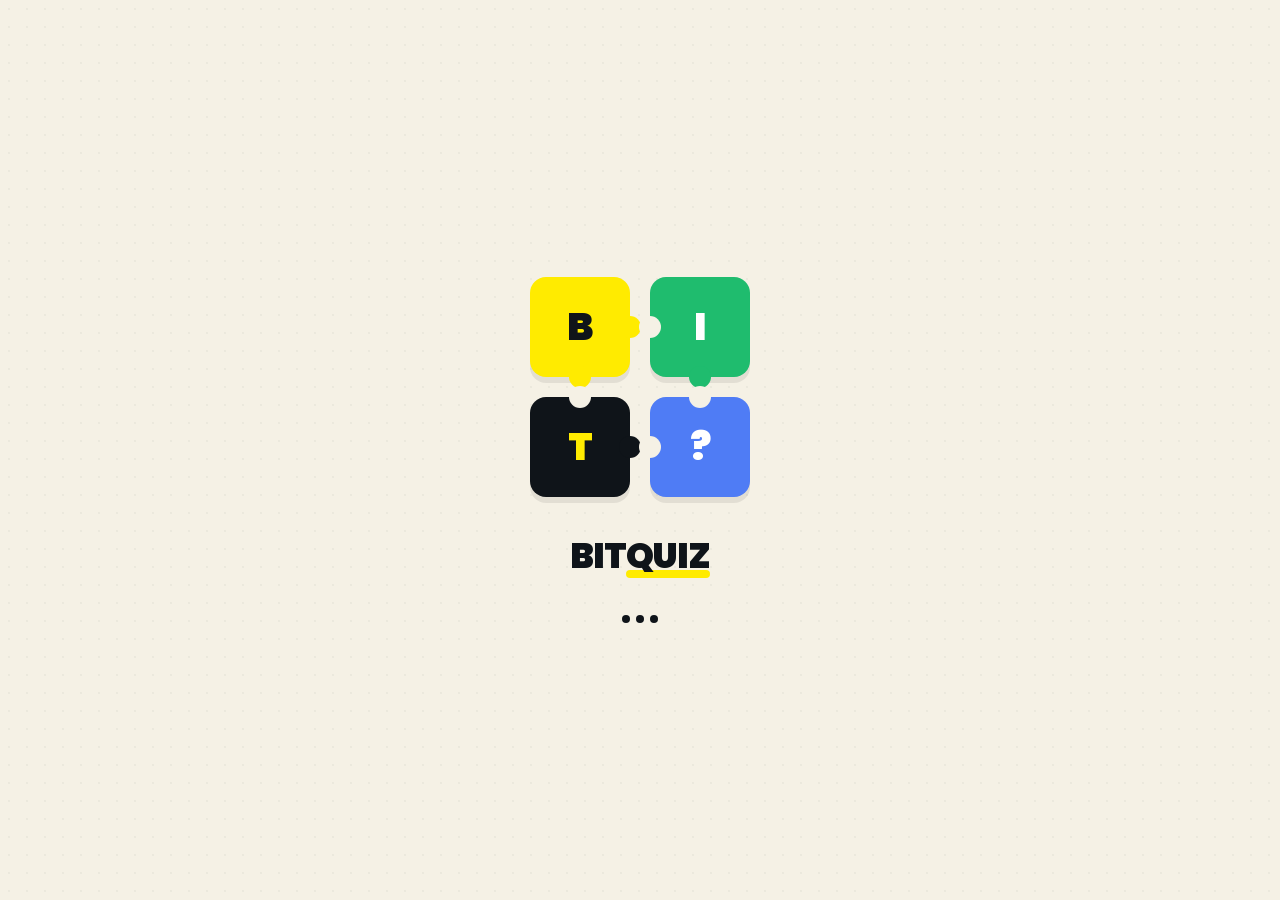
==== index.html @ 2534e38b "BIT-QUIZ" ====
<!DOCTYPE html>
<!-- DOCTYPE html = verplichte declaratie: vertelt de browser dat dit een HTML5-document is -->
<html lang="nl">
<!-- html = het hoofd-element van de pagina | lang="nl" = het attribuut "lang" met waarde "nl" (Nederlands): vertelt browsers en screenreaders de taal -->
<head>
  <!-- head = het <head> element: bevat onzichtbare info over de pagina (geen zichtbare inhoud) -->

  <meta charset="UTF-8" />
  <!-- meta = een metadata-element | charset = het teken-codering attribuut | UTF-8 = ondersteunt alle talen en emoji | / = zelf-sluitend element (geen aparte sluit-tag nodig) -->

  <meta name="viewport" content="width=device-width, initial-scale=1.0" />
  <!-- meta = metadata | name="viewport" = dit is de viewport-instelling | content = de waarde | width=device-width = de breedte van de pagina is gelijk aan de schermbreedtes van het apparaat | , = scheidt meerdere instellingen | initial-scale=1.0 = beginzoomfactor 1 (geen zoom) — zorgt ervoor dat de pagina correct schaalt op mobiel -->

  <title>BITQUIZ — Interactieve Quizzes</title>
  <!-- title = de paginatitel | tekst tussen de tags = de titel die in het browsertabblad en zoekmachines verschijnt -->

  <link rel="stylesheet" href="css/style.css" />
  <!-- link = koppel een extern bestand | rel="stylesheet" = het is een stijlblad | href="css/style.css" = het pad naar het CSS-bestand | / = zelf-sluitend -->

  <link rel="preconnect" href="https://fonts.googleapis.com">
  <!-- preconnect = de browser maakt alvast verbinding met dit domein voordat het nodig is (sneller laden) | href = de URL -->

  <link rel="preconnect" href="https://fonts.gstatic.com" crossorigin>
  <!-- crossorigin = het attribuut dat aangeeft dat dit een cross-origin verzoek is (nodig voor Google Fonts) -->

  <link href="https://fonts.googleapis.com/css2?family=Poppins:wght@300;400;500;600;700;800;900&display=swap" rel="stylesheet">
  <!-- href = de URL van het Google Fonts CSS-bestand | family=Poppins = het lettertype Poppins | : = scheider | wght@ = gewicht-selector | 300;400;500;600;700;800;900 = de gewichten die geladen worden (; = scheidt de gewichten) | & = URL-parameter scheider | display=swap = lettertype-weergave strategie: toon eerst een systeemlettertype en wissel naar Poppins zodra het geladen is -->
</head>
<!-- /head = sluit het head-element -->

<body>
<!-- body = het <body> element: alles wat de gebruiker ziet en waarmee hij interacteert staat hierin -->

  <!-- PRELOADER -->
  <!-- HTML-commentaar begint met een kleiner-dan teken, uitroepteken en twee koppeltekens. Het eindigt met twee koppeltekens en een groter-dan teken. Alles daartussen is onzichtbaar voor de gebruiker. -->
  <div class="preloader" id="preloader">
  <!-- div = een generiek container-element (geen semantische betekenis) | class="preloader" = CSS-klasse voor de stijl | id="preloader" = unieke identifier zodat JavaScript dit element kan vinden -->

    <div class="puzzle-stage">
    <!-- de container voor de vier puzzelstukjes -->

      <div class="piece tl">B</div>
      <!-- div = container | class="piece tl" = twee klassen: 'piece' (basistijl) en 'tl' (positie: top-left) | B = de inhoud (de letter B van BITQUIZ) | /div = sluit het element -->
      <div class="piece tr">I</div>
      <!-- class="piece tr" = top-right | I = de letter I -->
      <div class="piece bl">T</div>
      <!-- class="piece bl" = bottom-left | T = de letter T -->
      <div class="piece br">?</div>
      <!-- class="piece br" = bottom-right | ? = vraagteken (het logo-symbool) -->
    </div>
    <!-- /div = sluit puzzle-stage -->

    <div class="brand">BIT<span class="accent">QUIZ</span></div>
    <!-- div = container | class="brand" = stijlklasse | BIT = letterlijke tekst | span = inline container | class="accent" = gele streep onder de tekst (via CSS ::after) | QUIZ = tekst | /span = sluit span | /div = sluit brand -->

    <div class="loading-dots"><span></span><span></span><span></span></div>
    <!-- div.loading-dots = container voor de stipjes | span = drie lege spans (de drie animerende stipjes) — de stijl en animatie komen uit de CSS -->
  </div>
  <!-- /div = sluit preloader -->

  <!-- HEADER / NAV -->
  <header class="header">
  <!-- header = semantisch element voor de koptekst van de pagina | class="header" = CSS-klasse -->

    <div class="container header-inner">
    <!-- div = container | class="container header-inner" = twee klassen: 'container' (centrering en breedte) en 'header-inner' (flex-layout) -->

      <a href="#" class="logo" data-route="home">
      <!-- a = anker-element (link) | href="#" = de URL (# = geen echte navigatie, wordt voorkomen door JavaScript) | class="logo" = CSS-klasse | data-route="home" = custom data-attribuut (begint altijd met "data-"): JavaScript gebruikt dit om te weten naar welke route dit verwijst -->

        <span class="logo-mark">B</span>
        <!-- span = inline container | class="logo-mark" = het gele blokje met de letter | B = de letter -->
        <span>BIT<span class="accent">QUIZ</span></span>
        <!-- span = container | BIT = tekst | span.accent = de tekst met gele streep | QUIZ = tekst | /span = sluit inner span | /span = sluit outer span -->
      </a>
      <!-- /a = sluit de logo-link -->

      <nav class="nav">
      <!-- nav = semantisch element voor navigatie | class="nav" = CSS-klasse -->

        <a href="#" class="nav-link" data-route="home">Quizzes</a>
        <!-- a = link | href="#" = geen echte URL | class="nav-link" = CSS-klasse | data-route="home" = route-data voor de JavaScript-router | Quizzes = de zichtbare linktekst | /a = sluit -->
        <a href="#" class="nav-link" data-route="create">Maak quiz</a>
        <!-- data-route="create" = navigeer naar het create-scherm -->
        <a href="#" class="nav-link" data-route="leaderboard">Leaderboard</a>
        <!-- data-route="leaderboard" = navigeer naar het leaderboard -->
        <a href="#" class="nav-link" data-route="import">Importeren</a>
        <!-- data-route="import" = navigeer naar het import-scherm -->
      </nav>
      <!-- /nav = sluit navigatie -->

      <button class="menu-toggle" aria-label="Menu" id="menuToggle">☰</button>
      <!-- button = een klikbare knop | class="menu-toggle" = CSS-klasse (standaard verborgen op desktop) | aria-label="Menu" = toegankelijkheidsattribuut: screenreaders lezen dit voor (het hamburger-symbool ☰ heeft anders geen betekenis) | id="menuToggle" = unieke id voor JavaScript | ☰ = het hamburger-symbool (drie horizontale lijnen) -->
    </div>
    <!-- /div = sluit header-inner -->
  </header>
  <!-- /header = sluit header -->

  <!-- MAIN VIEW CONTAINER -->
  <main id="app" class="container main"></main>
  <!-- main = semantisch element voor de hoofdinhoud | id="app" = unieke id: JavaScript vult dit element met het juiste scherm | class="container main" = twee klassen voor opmaak | ></main> = leeg element: de inhoud wordt door JavaScript ingevoegd -->

  <!-- FOOTER -->
  <footer class="footer">
  <!-- footer = semantisch element voor de voettekst -->
    <div class="container">
      <p>BITQUIZ</p>
      <!-- p = paragraaf-element | BITQUIZ = de tekst | /p = sluit -->
    </div>
  </footer>
  <!-- /footer = sluit footer -->

  <!-- TEMPLATES -->
  <!-- <template> = een speciaal HTML-element dat NIET gerenderd wordt door de browser.
       De inhoud is "slapend" en wordt door JavaScript gekloneerd en in de pagina gezet.
       Elke template heeft een id zodat JavaScript het juiste scherm kan vinden. -->

  <!-- HOME / QUIZ OVERVIEW -->
  <template id="tpl-home">
  <!-- template = slapend HTML-blok | id="tpl-home" = de id die renderTemplate('tpl-home') gebruikt -->
    <section class="hero">
    <!-- section = semantisch blok voor een sectie | class="hero" = de hero-sectie stijl -->
      <h1>Welkom bij <span class="accent">BITQUIZ</span></h1>
      <!-- h1 = kopregel niveau 1 (de grootste) | Welkom bij = tekst | span.accent = QUIZ met gele streep eronder | /h1 = sluit -->
      <p class="hero-sub">Speel quizzes, daag jezelf uit, maak je eigen quiz en deel ze met vrienden.</p>
      <!-- p = paragraaf | class="hero-sub" = CSS-klasse voor de ondertitel -->
    </section>
    <section class="quiz-grid" id="quizGrid"></section>
    <!-- section = container | class="quiz-grid" = het CSS grid-layout | id="quizGrid" = JavaScript voegt hier de kaarten in | leeg: JavaScript vult dit -->
  </template>

  <!-- QUIZ PLAY -->
  <template id="tpl-play">
    <section class="quiz-play">

      <div class="quiz-top">
        <div class="quiz-meta">
          <h2 id="playTitle"></h2>
          <!-- h2 = kopregel niveau 2 | id="playTitle" = JavaScript zet hier de quiz-titel in | leeg: wordt door JS gevuld -->
          <p id="playSub"></p>
          <!-- p = paragraaf | id="playSub" = ondertitel (vragen + tijd) | leeg: JS vult dit -->
        </div>
        <div class="timer">⏱ <span id="timerValue">00:00</span></div>
        <!-- div.timer = de timer-weergave | ⏱ = stopwatch emoji | span = inline container | id="timerValue" = JavaScript werkt dit elke seconde bij | 00:00 = beginwaarde -->
      </div>

      <div class="progress-wrap">
        <div class="progress-info">
          <span id="qCount"></span>
          <!-- span = inline element | id="qCount" = JavaScript zet hier "Vraag X van Y" | leeg: JS vult dit -->
          <span id="qPct"></span>
          <!-- id="qPct" = het percentage (bijv. "30%") -->
        </div>
        <div class="progress-bar"><div class="progress-fill" id="progressFill"></div></div>
        <!-- div.progress-bar = de grijze balk | div.progress-fill = de gekleurde vulling | id="progressFill" = JavaScript past style.width aan -->
      </div>

      <div class="question-card">
        <div class="question-image" id="questionImage"></div>
        <!-- div.question-image = container voor de afbeelding/SVG | id="questionImage" = JavaScript plaatst hier de foto of SVG | leeg: JS vult dit -->
        <div class="question-body">
          <h3 id="questionText"></h3>
          <!-- h3 = kopregel niveau 3 | id="questionText" = JavaScript zet hier de vraagtekst -->
          <div class="answers" id="answers"></div>
          <!-- div.answers = container voor de antwoord-knoppen | id="answers" = JavaScript voegt hier de knoppen in -->
        </div>
      </div>

      <div class="quiz-actions">
        <button class="btn btn-ghost" id="quitBtn">Stoppen</button>
        <!-- button = knop | class="btn btn-ghost" = twee klassen: basisstijl + grijze variant | id="quitBtn" = JavaScript koppelt hier een klik-event aan | Stoppen = de knoptekst -->
        <button class="btn btn-primary" id="nextBtn" disabled>Volgende →</button>
        <!-- button = knop | class="btn btn-primary" = groene knop | id="nextBtn" = volgende-knop | disabled = HTML-attribuut: de knop is standaard uitgeschakeld (geen waarde nodig) | Volgende → = knoptekst met pijl -->
      </div>

    </section>
  </template>

  <!-- QUIZ RESULT -->
  <template id="tpl-result">
    <section class="result">
      <div class="result-card">
        <div class="result-emoji" id="resultEmoji">🎉</div>
        <!-- div.result-emoji = de grote emoji | id="resultEmoji" = JavaScript vervangt dit | 🎉 = standaard emoji -->
        <h2 id="resultTitle">Goed gedaan!</h2>
        <!-- id="resultTitle" = JavaScript vervangt de tekst -->
        <p class="result-score">Jouw score: <strong id="resultScore">0/0</strong> (<span id="resultPct">0%</span>)</p>
        <!-- p = paragraaf | strong = vetgedrukt element | id="resultScore" = JavaScript vervangt met bijv. "7/10" | ( = letterlijk haakje | span = inline | id="resultPct" = JS vervangt met bijv. "70%" | ) = letterlijk sluit-haakje -->

        <div class="save-score">
          <label for="playerName">Bewaar je score in het leaderboard</label>
          <!-- label = een formulier-label | for="playerName" = koppelt dit label aan het input-element met id="playerName" (klikken op het label activeert het invoerveld) -->
          <div class="save-row">
            <input id="playerName" type="text" placeholder="Voer je naam in (max 16)" maxlength="16" />
            <!-- input = invoerveld (zelf-sluitend) | id="playerName" = unieke id | type="text" = tekst-invoerveld | placeholder = grijze hinttekst als het veld leeg is | maxlength="16" = maximaal 16 tekens -->
            <button class="btn btn-primary" id="saveScoreBtn">Opslaan</button>
            <!-- button = knop | id="saveScoreBtn" = JavaScript koppelt hier opslaan-logica aan -->
          </div>
          <p class="save-status" id="saveStatus"></p>
          <!-- p.save-status = statustekst (succes of fout) | id="saveStatus" = JS vult dit | leeg: JS vult dit -->
        </div>

        <div class="result-actions">
          <button class="btn btn-ghost" id="retryBtn">Opnieuw spelen</button>
          <button class="btn btn-yellow" id="homeBtn">Terug naar overzicht</button>
        </div>

        <h3 class="feedback-title">Feedback per vraag</h3>
        <!-- h3 = kopregel niveau 3 -->
        <ol class="feedback-list" id="feedbackList"></ol>
        <!-- ol = ordered list (genummerde lijst) | class="feedback-list" | id="feedbackList" = JavaScript voegt <li> elementen in | leeg: JS vult dit -->
      </div>
    </section>
  </template>

  <!-- CREATE QUIZ -->
  <template id="tpl-create">
    <section class="create">
      <h2>📝 Maak je eigen quiz</h2>
      <p class="create-intro">Vul de details in, voeg vragen toe en sla op of download als JSON.</p>

      <div class="form-grid">
        <!-- div.form-grid = CSS grid met drie kolommen -->
        <label>Quiz titel
          <!-- label = klikbare tekst gekoppeld aan een invoerveld (als er geen for-attribuut is, geldt het voor het eerste input-element erin) -->
          <input type="text" id="cTitle" placeholder="Bijv. Mijn quiz over films" />
          <!-- id="cTitle" = JavaScript leest dit veld uit | placeholder = hinttekst -->
        </label>
        <label>Beschrijving
          <input type="text" id="cDesc" placeholder="Korte beschrijving" />
        </label>
        <label>Emoji
          <input type="text" id="cEmoji" placeholder="🎬" maxlength="3" />
          <!-- maxlength="3" = maximaal 3 tekens (één emoji kan meerdere tekens zijn) -->
        </label>
      </div>

      <h3>Vragen</h3>
      <div id="qBuilder" class="qbuilder"></div>
      <!-- div = container | id="qBuilder" = JavaScript voegt hier vraagkaarten in | class="qbuilder" = CSS grid -->

      <button class="btn btn-ghost" id="addQuestionBtn">+ Vraag toevoegen</button>
      <!-- + = letterlijk plusteken in de knoptekst | id="addQuestionBtn" = JavaScript koppelt hier addQuestion() aan -->

      <div class="create-actions">
        <button class="btn btn-primary" id="saveQuizBtn">💾 Opslaan in BITQUIZ</button>
        <!-- 💾 = diskette-emoji | id="saveQuizBtn" = opslaan-knop -->
        <button class="btn btn-yellow" id="downloadQuizBtn">⬇ Download als JSON</button>
        <!-- ⬇ = pijl-omlaag emoji | id="downloadQuizBtn" = download-knop -->
      </div>
      <p class="save-status" id="createStatus"></p>
      <!-- id="createStatus" = JS toont hier succes- of foutmeldingen -->
    </section>
  </template>

  <!-- LEADERBOARD -->
  <template id="tpl-leaderboard">
    <section class="leaderboard">
      <h2>🏆 Leaderboard</h2>
      <!-- 🏆 = trofee-emoji -->
      <p>Top scores per quiz, opgeslagen op jouw apparaat.</p>
      <div id="lbList" class="lb-list"></div>
      <!-- id="lbList" = JavaScript voegt hier de tabellen per quiz in | leeg: JS vult dit -->
      <button class="btn btn-ghost" id="clearLbBtn">Leaderboard leegmaken</button>
      <!-- id="clearLbBtn" = JavaScript koppelt hier de wis-logica aan -->
    </section>
  </template>

  <!-- IMPORT -->
  <template id="tpl-import">
    <section class="import">
      <h2>📥 Quiz importeren</h2>
      <!-- 📥 = inbox-emoji -->
      <p>Upload een JSON-bestand met een quiz. Geldige bestanden worden direct toegevoegd aan je quizoverzicht.</p>
      <label for="fileInput" class="dropzone">
      <!-- label = het klikbare dropzone-element | for="fileInput" = koppelt aan het bestandsinvoerveld | class="dropzone" = de stijl voor het upload-vlak -->
        <span>📁 Sleep een .json bestand hierheen of klik om te kiezen</span>
        <!-- span = inline container met de instructietekst | 📁 = map-emoji -->
        <input type="file" id="fileInput" accept="application/json" hidden />
        <!-- input = bestandsinvoerveld | type="file" = bestandskiezer | id="fileInput" = unieke id | accept="application/json" = de browser toont alleen JSON-bestanden | hidden = het veld is onzichtbaar (het label met dropzone-stijl fungeert als klikgebied) -->
      </label>
      <p class="save-status" id="importStatus"></p>
      <!-- id="importStatus" = JS toont hier succes- of foutmeldingen -->

      <h3>JSON formaat voorbeeld</h3>
<pre class="code"><code>{
  "id": "mijn-quiz-id",
  "title": "Mijn Quiz",
  "description": "Korte uitleg",
  "emoji": "🎨",
  "questions": [
    {
      "question": "Wat is 2 + 2?",
      "answers": ["3", "4", "5", "6"],
      "correct": 1,
      "image": "https://..."
    }
  ]
}</code></pre>
      <!-- pre = preformatted text: spaties en regeleinden worden letterlijk weergegeven | class="code" = donkere code-stijl | code = semantisch element voor code | { } = accolades tonen de JSON-structuur | "..." = stringwaarden | [ ] = arrays | , = scheidingstekens in JSON | : = koppelt sleutels aan waarden -->
    </section>
  </template>

  <!-- SCRIPT-BESTANDEN -->
  <!-- De volgorde is CRUCIAAL: elk bestand mag alleen functies gebruiken die eerder geladen zijn -->

  <script src="js/quizzes.js"></script>
  <!-- script = laad een JavaScript-bestand | src = het pad naar het bestand | js/quizzes.js = het bestand met de DEFAULT_QUIZZES array | ></script> = sluit het element (verplicht, ook al is het leeg) | 1. EERSTE: de data moet beschikbaar zijn voor de rest -->

  <script src="js/storage.js"></script>
  <!-- js/storage.js = localStorage functies (loadCustom, saveCustom, loadScores, saveScores) | 2. TWEEDE: opgeslagen data moet geladen kunnen worden -->

  <script src="js/helpers.js"></script>
  <!-- js/helpers.js = hulpfuncties (renderTemplate, $, $$, escapeHtml, formatTime, buildSvgImage, ...) | 3. DERDE: hulpfuncties voor de views -->

  <script src="js/views/home.js"></script>
  <!-- js/views/home.js = renderHome() | 4a. VIERDE: de view-functies -->

  <script src="js/views/play.js"></script>
  <!-- js/views/play.js = renderPlay(), showQuestion(), onSelect(), onNext() | 4b. -->

  <script src="js/views/result.js"></script>
  <!-- js/views/result.js = renderResult() | 4c. -->

  <script src="js/views/create.js"></script>
  <!-- js/views/create.js = renderCreate() | 4d. -->

  <script src="js/views/leaderboard.js"></script>
  <!-- js/views/leaderboard.js = renderLeaderboard() | 4e. -->

  <script src="js/views/import.js"></script>
  <!-- js/views/import.js = renderImport(), validateQuiz() | 4f. -->

  <script src="js/app.js"></script>
  <!-- js/app.js = allQuizzes, playState, timerInterval, routes, navigate(), INIT | 5. LAATSTE: de router en initialisatie — mag pas laden als alles hierboven beschikbaar is -->

</body>
<!-- /body = sluit body -->
</html>
<!-- /html = sluit het html-element — dit is het einde van de pagina -->
---- css/style.css ----
/* =================== RESET / BASE ===================
   Reset = standaard browser-stijlen wegnemen zodat alle
   browsers er hetzelfde uitzien.
   ===================================================== */

*, *::before, *::after { box-sizing: border-box; }
/* * = universele selector: geldt voor ALLE elementen | , = scheidt meerdere selectors | *::before = de ::before pseudo-elementen van alle elementen | *::after = de ::after pseudo-elementen | { = open declaratieblok | box-sizing = CSS-eigenschap | : = koppelt eigenschap aan waarde | border-box = waarde: breedte en hoogte INCLUSIEF padding en border (standaard is content-box wat verwarrend is) | ; = scheidt CSS-declaraties | } = sluit blok */

html, body { margin: 0; padding: 0; }
/* html = selector voor het <html>-element | , = scheidt selectors | body = selector voor het <body>-element | { = open blok | margin: 0 = buitenmarge op 0 zetten | ; = scheidt declaraties | padding: 0 = binnenruimte op 0 | ; = scheidt | } = sluit */

:root {
  /* :root = de selector voor het hoofd-element van de pagina (<html>)
     Hier definiëren we CSS-variabelen (ook wel "custom properties")
     die overal in de CSS gebruikt kunnen worden met var(--naam) */

  /* Bit Academy theme */
  --bg: #F5F1E5; /* --bg = naam van de variabele (begint altijd met --) | : = koppeling | #F5F1E5 = hexadecimale kleurcode (licht beige) | ; = einde declaratie */
  --bg-soft: #EFEAD8; /* zachter beige voor achtergronden */
  --card: #FFFFFF; /* wit voor kaart-achtergronden */
  --card-2: #ECE7D8; /* tweede kaartkleur */
  --text: #0F1419; /* bijna-zwart voor tekst */
  --text-soft: #3A3F4D; /* iets lichter donkerblauw voor secundaire tekst */
  --muted: #6B7280; /* grijsblauw voor lichte tekst */
  --line: #E2DCC9; /* beige voor randen en scheidingslijnen */

  --yellow: #FFEB00; /* felle Bit Academy geel */
  --yellow-dark: #F2D900; /* iets donkerder geel (voor schaduwen onder knoppen) */
  --green: #1FBC6E; /* groen voor primaire knoppen en goede antwoorden */
  --green-dark: #18A35E; /* donkerder groen (voor knop-schaduw) */
  --blue: #4F7CF5; /* blauw voor het Rembrandt-thema */
  --purple: #6366F1; /* paars (niet veel gebruikt) */
  --pink: #EC4899; /* roze (niet veel gebruikt) */
  --red: #EF4444; /* rood voor fouten en verkeerde antwoorden */

  --shadow-sm: 0 2px 8px rgba(15, 20, 25, 0.06); /* kleine schaduw | 0 = horizontale offset | 2px = verticale offset | 8px = vervagingsstraal | rgba = kleur met doorzichtigheid | (15, 20, 25, 0.06) = R,G,B,Alpha — alpha 0.06 = zeer lichtdoorzichtig */
  --shadow: 0 8px 30px rgba(15, 20, 25, 0.08); /* middelgrote schaduw */
  --shadow-lg: 0 18px 60px rgba(15, 20, 25, 0.12); /* grote schaduw */
  --radius: 16px; /* afgeronde hoeken voor kaarten */
  --radius-lg: 24px; /* grotere afronding */
}

body {
  font-family: 'Poppins', system-ui, -apple-system, Segoe UI, Roboto, sans-serif;
  /* font-family = het lettertype | : = koppeling | 'Poppins' = het hoofdlettertype (geladen via Google Fonts) | , = als Poppins niet beschikbaar is, probeer het volgende | system-ui = het systeem-lettertype van het OS | -apple-system = Apple-specifiek system font | Segoe UI = Windows | Roboto = Google/Android | sans-serif = generieke fallback (schreefloos lettertype) | ; = einde */
  background: var(--bg); /* background = achtergrondkleur | var(--bg) = gebruik de CSS-variabele --bg (licht beige) */
  background-image: radial-gradient(rgba(15,20,25,0.04) 1px, transparent 1px);
  /* background-image = voeg een afbeeldingslaag toe (over background) | radial-gradient = circulair kleurverloop | rgba(15,20,25,0.04) = bijna-zwart met 4% doorzichtigheid | 1px = de kleurstop op 1px (stip van 1px) | , = naar volgende stop | transparent = doorzichtig | 1px = kleurstop op 1px — samen vormt dit een stippenpatroon */
  background-size: 18px 18px; /* grootte van het herhalende patroon: 18px breed en 18px hoog */
  color: var(--text); /* tekstkleur = de donkere kleur */
  min-height: 100vh; /* minimale hoogte = 100% van de viewport (zichtbaar venster) | vh = viewport-height eenheden */
  display: flex; /* flex = flexbox-layout: kinderen worden naast of onder elkaar gezet */
  flex-direction: column; /* kolom-richting: kinderen gestapeld van boven naar beneden */
  line-height: 1.55; /* regelafstand: 1.55 keer de lettergrootte */
}

.container {
  /* .container = klasse-selector: geldt voor alle elementen met class="container" */
  width: 100%; /* volledige breedte van het parent-element */
  max-width: 1100px; /* maar nooit breder dan 1100 pixels */
  margin: 0 auto; /* margin = buitenmarge | 0 = boven en onder | auto = links en rechts automatisch → centreert het element */
  padding: 0 20px; /* padding = binnenruimte | 0 = boven en onder | 20px = links en rechts */
}

.main {
  flex: 1; /* flex = groei-factor in een flex-container | 1 = neem alle beschikbare ruimte in → main vult de pagina */
  padding: 28px 20px 60px; /* padding: boven rechts onder links (3 waarden: boven | links+rechts | onder) */
}

/* =================== HEADER =================== */
.header {
  background: rgba(245, 241, 229, 0.85); /* rgba = kleur met doorzichtigheid | 245,241,229 = licht beige RGB | 0.85 = 85% ondoorzichtig (15% doorzichtig) — het content eronder schijnt een beetje door */
  backdrop-filter: blur(12px); /* backdrop-filter = filter op wat ACHTER het element staat | blur(12px) = vervaag de achtergrond met 12px — geeft een "frosted glass" effect */
  border-bottom: 1px solid var(--line); /* border-bottom = alleen een onderrand | 1px = dikte | solid = doorgetrokken lijn | var(--line) = de beige kleur */
  position: sticky; /* sticky = het element blijft plakken aan de bovenkant als je scrollt */
  top: 0; /* plakt op 0px van de bovenkant van het scherm */
  z-index: 50; /* z-index = stapelvolgorde: 50 = dit element ligt boven elementen met een lagere z-index */
}
.header-inner {
  display: flex; /* flexbox */
  align-items: center; /* vertic. uitlijnen: midden */
  justify-content: space-between; /* horizontale verdeling: ruimte tussen de kinderen */
  padding: 14px 20px; /* 14px boven/onder, 20px links/rechts */
}
.logo {
  font-weight: 800; /* vetgedrukt (800 = extra bold) */
  font-size: 1.45rem; /* rem = relatief aan de root-lettergrootte (standaard 16px) → 1.45 × 16 = ~23px */
  color: var(--text); /* donkere kleur */
  text-decoration: none; /* verwijder de standaard link-onderstreep */
  display: flex; /* flexbox zodat het logo-blokje en tekst naast elkaar staan */
  align-items: center; /* vertikaal gecentreerd */
  gap: 10px; /* 10px ruimte tussen de kinderen */
  letter-spacing: -0.02em; /* letter-spacing = ruimte tussen letters | -0.02em = iets dichter op elkaar (negatief = dichter) | em = relatief aan de huidige lettergrootte */
}
.logo-mark {
  width: 38px; /* breedte */
  height: 38px; /* hoogte */
  background: var(--yellow); /* gele achtergrond */
  border-radius: 10px; /* afgeronde hoeken */
  display: inline-flex; /* inline flex: combineert inline en flex */
  align-items: center; /* vertikaal gecentreerd */
  justify-content: center; /* horizontaal gecentreerd */
  font-size: 1.1rem; /* lettergrootte */
  font-weight: 900; /* ultra-bold */
  color: var(--text); /* donkere tekst */
  position: relative; /* relative = dit element is een anker voor absoluut-gepositioneerde kinderen */
  box-shadow: 0 4px 0 var(--yellow-dark); /* schaduw: 0px horizontaal, 4px naar beneden, 0px vervaging, donkerdere kleur — geeft een "3D knop" effect */
}
.accent {
  color: var(--text); /* normale donkere kleur */
  position: relative; /* nodig voor de ::after pseudo-element */
}
.accent::after {
  /* ::after = pseudo-element dat ACHTER de tekst verschijnt maar vóór andere elementen */
  content: ''; /* content = inhoud van het pseudo-element | '' = leeg: het pseudo-element bestaat maar heeft geen zichtbare tekst */
  position: absolute; /* absolute = positioneer t.o.v. het dichtste gepositioneerde parent-element */
  left: 0; /* begin links */
  right: 0; /* ga tot rechts (strekt zich uit over de volle breedte) */
  bottom: 2px; /* 2px boven de onderkant van de tekst */
  height: 8px; /* 8px hoogte */
  background: var(--yellow); /* gele achtergrond — dit is de gele streep achter de tekst */
  z-index: -1; /* -1 = legt dit pseudo-element ACHTER de tekst */
  border-radius: 4px; /* licht afgerond */
}

.nav { display: flex; gap: 6px; align-items: center; } /* flexbox met 6px tussenruimte */
.nav-link {
  color: var(--text-soft); /* zachte donkere kleur */
  text-decoration: none; /* geen onderstreep */
  font-weight: 600; /* half-vet */
  transition: background .15s ease, color .15s ease; /* transition = animeer de wijziging | background = de achtergrond animeren | .15s = duur 0.15 seconden | ease = versnellingscurve (begint snel, eindigt langzaam) | , = meerdere transities | color = ook de tekstkleur animeren */
  font-size: 0.95rem; /* iets kleiner dan standaard */
  padding: 8px 14px; /* binnenruimte */
  border-radius: 999px; /* extreem grote waarde = volledig ronde hoeken (pill shape) */
}
.nav-link:hover { background: rgba(15,20,25,0.05); } /* :hover = als de muis eroverheen staat | licht donkere achtergrond bij hover */
.nav-link.active {
  background: var(--yellow); /* gele achtergrond voor de actieve link */
  color: var(--text); /* donkere tekst */
}
.menu-toggle {
  display: none; /* standaard verborgen (alleen zichtbaar op mobiel via @media query hieronder) */
  background: transparent; /* geen achtergrond */
  border: 0; /* geen rand */
  color: var(--text); /* donkere kleur */
  font-size: 1.5rem; /* groot voor de hamburger */
  cursor: pointer; /* hand-cursor bij hover */
}

/* =================== HERO =================== */
.hero {
  text-align: center; /* tekst horizontaal gecentreerd */
  padding: 36px 0 18px; /* boven 36px, links/rechts 0, onder 18px */
}
.hero h1 {
  font-size: clamp(2rem, 4.5vw, 3rem); /* clamp(min, gewenst, max) = de lettergrootte is minimaal 2rem, ideaal 4.5vw (4.5% van de viewport-breedte), maximaal 3rem — schaalt mee met het scherm */
  margin: 0 0 10px; /* boven 0, links/rechts 0, onder 10px */
  font-weight: 800; /* extra bold */
  letter-spacing: -0.02em; /* dichter op elkaar */
}
.hero-sub {
  color: var(--muted); /* grijze tekst */
  font-size: 1.05rem; /* iets groter dan standaard */
  max-width: 640px; /* niet breder dan 640px */
  margin: 0 auto; /* gecentreerd */
}

/* =================== QUIZ GRID =================== */
.quiz-grid {
  display: grid; /* grid-layout: verdeelt de ruimte in kolommen en rijen */
  grid-template-columns: repeat(auto-fill, minmax(280px, 1fr)); /* kolommen automatisch aanmaken | auto-fill = vul zoveel kolommen als er passen | minmax(280px, 1fr) = elke kolom is minimaal 280px en maximaal 1fr (gelijke verdeling) */
  gap: 20px; /* 20px ruimte tussen de cellen */
  margin-top: 28px; /* 28px ruimte boven het grid */
}
.quiz-card {
  background: var(--card); /* witte achtergrond */
  border: 1px solid var(--line); /* 1px beige rand */
  border-radius: var(--radius); /* afgeronde hoeken */
  padding: 24px; /* binnenruimte */
  display: flex; /* flexbox */
  flex-direction: column; /* kolom-richting */
  gap: 8px; /* 8px tussen kinderen */
  position: relative; /* anker voor absoluut-gepositioneerde children (badge) */
  cursor: pointer; /* hand-cursor: geeft aan dat dit klikbaar is */
  transition: transform .18s ease, box-shadow .18s ease, border-color .18s ease; /* animeer drie eigenschappen */
  box-shadow: var(--shadow-sm); /* kleine schaduw */
}
.quiz-card:hover {
  transform: translateY(-4px); /* verschuif 4px omhoog bij hover */
  box-shadow: var(--shadow); /* grotere schaduw */
  border-color: var(--text); /* donkere rand */
}
.quiz-card .emoji-wrap {
  /* .quiz-card .emoji-wrap = alleen .emoji-wrap BINNEN een .quiz-card (descendant selector) */
  width: 56px;
  height: 56px;
  background: var(--yellow); /* gele achtergrond */
  border-radius: 14px; /* afgerond */
  display: flex;
  align-items: center;
  justify-content: center;
  font-size: 1.8rem; /* grote emoji */
  margin-bottom: 6px;
  box-shadow: 0 3px 0 var(--yellow-dark); /* 3D-effect schaduw */
}
.quiz-card h3 {
  margin: 4px 0; /* 4px boven en onder, 0 links/rechts */
  font-size: 1.2rem;
  font-weight: 700;
  letter-spacing: -0.01em;
}
.quiz-card .desc { color: var(--muted); font-size: 0.92rem; margin: 0; }
.quiz-card .meta {
  display: flex;
  justify-content: space-between; /* linker en rechter span zo ver mogelijk uit elkaar */
  color: var(--text-soft);
  font-size: 0.85rem;
  margin-top: 14px;
  padding-top: 14px;
  border-top: 1px solid var(--line); /* scheidingslijn boven de meta-info */
  font-weight: 500;
}
.quiz-card .badge {
  position: absolute; /* absoluut gepositioneerd t.o.v. .quiz-card (die position: relative heeft) */
  top: 14px; /* 14px van bovenkant van de kaart */
  right: 14px; /* 14px van rechterkant */
  font-size: 0.7rem;
  background: var(--text); /* donkere achtergrond */
  color: var(--bg); /* lichte tekst */
  padding: 4px 10px;
  border-radius: 999px; /* pill shape */
  font-weight: 700;
  text-transform: uppercase; /* alle letters hoofdletters */
  letter-spacing: 0.04em; /* iets meer ruimte tussen letters (positief = verder uit elkaar) */
}
.quiz-card .badge.custom {
  background: var(--green); /* groene badge voor eigen quizzes */
  color: white;
}

/* =================== BUTTONS =================== */
.btn {
  display: inline-flex; /* inline-flex: neemt alleen de ruimte in die nodig is */
  align-items: center;
  justify-content: center;
  gap: 6px;
  border: 0; /* geen rand */
  border-radius: 999px; /* volledig rond */
  padding: 13px 24px;
  font-weight: 700;
  font-family: inherit; /* inherit = gebruik hetzelfde lettertype als het parent-element */
  font-size: 0.95rem;
  cursor: pointer;
  transition: transform .15s ease, opacity .15s ease, background .15s ease, box-shadow .15s ease;
  letter-spacing: -0.01em;
}
.btn:active { transform: translateY(1px); } /* :active = als de knop ingedrukt wordt | verschuif 1px naar beneden voor klik-effect */
.btn:disabled { opacity: 0.45; cursor: not-allowed; } /* :disabled = als de knop uitgeschakeld is | 45% zichtbaar | cursor: not-allowed = verbod-cursor */
.btn-primary {
  background: var(--green);
  color: white;
  box-shadow: 0 4px 0 var(--green-dark); /* groene schaduw 4px naar beneden → 3D-knop */
}
.btn-primary:hover:not(:disabled) {
  /* :hover:not(:disabled) = bij hover, maar NIET als de knop disabled is */
  background: var(--green-dark);
  box-shadow: 0 2px 0 var(--green-dark); /* kleinere schaduw → knop lijkt "ingedrukt" */
  transform: translateY(2px); /* 2px naar beneden → knop "zakt in" */
}
.btn-yellow {
  background: var(--yellow);
  color: var(--text);
  box-shadow: 0 4px 0 var(--yellow-dark);
}
.btn-yellow:hover:not(:disabled) {
  background: var(--yellow-dark);
  box-shadow: 0 2px 0 var(--yellow-dark);
  transform: translateY(2px);
}
.btn-ghost {
  background: var(--card); /* witte achtergrond */
  color: var(--text);
  border: 1px solid var(--line); /* zichtbare rand */
}
.btn-ghost:hover {
  background: var(--bg-soft);
  border-color: var(--text);
}

/* =================== QUIZ PLAY =================== */
.quiz-play { max-width: 780px; margin: 0 auto; } /* maximale breedte en gecentreerd */
.quiz-top {
  display: flex;
  justify-content: space-between;
  align-items: flex-start; /* bovenaan uitlijnen */
  gap: 16px;
  margin-bottom: 22px;
}
.quiz-meta h2 {
  margin: 0 0 4px; /* 0 boven, 0 links/rechts, 4px onder */
  font-size: 1.7rem;
  letter-spacing: -0.02em;
}
.quiz-meta p { margin: 0; color: var(--muted); }
.timer {
  background: var(--yellow);
  color: var(--text);
  padding: 10px 14px;
  border-radius: 999px;
  font-weight: 700;
  font-size: 0.95rem;
  box-shadow: 0 3px 0 var(--yellow-dark);
}

.progress-wrap { margin-bottom: 22px; }
.progress-info {
  display: flex;
  justify-content: space-between;
  font-size: 0.85rem;
  color: var(--muted);
  margin-bottom: 8px;
  font-weight: 600;
}
.progress-bar {
  background: var(--line); /* beige achtergrond = de "lege" balk */
  border-radius: 999px;
  height: 10px;
  overflow: hidden; /* verberg wat buiten de balk valt */
}
.progress-fill {
  background: var(--text); /* donkere "volle" balk */
  height: 100%; /* vult de volledige hoogte van de balk */
  width: 0%; /* begint bij 0% breed (JavaScript past dit aan) */
  border-radius: 999px;
  transition: width .35s ease; /* animeer de breedte-wijziging over 0.35 seconden */
}

.question-card {
  background: var(--card);
  border: 1px solid var(--line);
  border-radius: var(--radius);
  padding: 0; /* geen padding: de afbeelding moet de rand raken */
  overflow: hidden; /* afgeronde hoeken ook op het afbeelding-element */
  margin-bottom: 22px;
  box-shadow: var(--shadow-sm);
}
.question-image {
  width: 100%;
  height: 240px; /* vaste hoogte voor de afbeelding */
  background: var(--bg-soft);
  display: flex;
  align-items: center;
  justify-content: center;
  position: relative;
  overflow: hidden;
}
.question-image svg, .question-image img {
  /* , = meerdere selectors: zowel SVG als IMG elementen */
  width: 100%;
  height: 100%;
  object-fit: cover; /* object-fit: cover = vul de ruimte, bijsnijden als nodig (verhouding behouden) */
  display: block; /* block: verwijdert de standaard inline-ruimte onder afbeeldingen */
}
.question-body { padding: 28px; }
.question-body h3 {
  margin: 0 0 20px;
  font-size: 1.35rem;
  font-weight: 700;
  letter-spacing: -0.01em;
  line-height: 1.4; /* regelafstand: 1.4 keer de lettergrootte */
}
.answers {
  display: grid;
  gap: 10px; /* 10px tussen de antwoord-knoppen */
}
.answer {
  display: flex;
  align-items: center;
  gap: 14px;
  background: var(--bg);
  border: 2px solid var(--line); /* 2px rand */
  padding: 14px 16px;
  border-radius: 12px;
  cursor: pointer;
  transition: background .15s ease, border-color .15s ease, transform .12s ease;
  text-align: left; /* tekst links uitlijnen */
  font-size: 1rem;
  color: var(--text);
  font-family: inherit;
  font-weight: 500;
  width: 100%; /* volledige breedte */
}
.answer:hover:not(:disabled) {
  background: var(--bg-soft);
  border-color: var(--text);
}
.answer .letter {
  width: 32px;
  height: 32px;
  border-radius: 8px;
  background: var(--card);
  border: 1px solid var(--line);
  display: inline-flex;
  align-items: center;
  justify-content: center;
  font-weight: 800;
  font-size: 0.9rem;
  flex-shrink: 0; /* flex-shrink: 0 = dit element mag niet kleiner worden dan zijn basisgrootte */
}
.answer.selected {
  background: var(--yellow); /* geel als geselecteerd */
  border-color: var(--text);
}
.answer.selected .letter {
  background: var(--text); /* donkere achtergrond voor het letter-blokje */
  color: var(--yellow); /* gele letter */
  border-color: var(--text);
}
.answer.correct {
  background: rgba(31, 188, 110, 0.15); /* licht groen met 15% doorzichtigheid */
  border-color: var(--green);
}
.answer.correct .letter {
  background: var(--green);
  color: white;
  border-color: var(--green);
}
.answer.wrong {
  background: rgba(239, 68, 68, 0.12); /* licht rood met 12% doorzichtigheid */
  border-color: var(--red);
}
.answer.wrong .letter {
  background: var(--red);
  color: white;
  border-color: var(--red);
}
.answer:disabled { cursor: default; } /* default = normale pijl-cursor als de knop uitgeschakeld is */

.quiz-actions {
  display: flex;
  justify-content: space-between; /* stop- en volgende-knop aan tegenovergestelde zijden */
  gap: 12px;
}

/* =================== RESULT =================== */
.result { max-width: 780px; margin: 0 auto; }
.result-card {
  background: var(--card);
  border: 1px solid var(--line);
  border-radius: var(--radius);
  padding: 40px 28px; /* 40px boven/onder, 28px links/rechts */
  text-align: center;
  box-shadow: var(--shadow-sm);
}
.result-emoji { font-size: 4rem; margin-bottom: 8px; } /* grote emoji */
.result-card h2 {
  margin: 0 0 8px;
  font-size: 1.9rem;
  letter-spacing: -0.02em;
}
.result-score {
  color: var(--muted);
  font-size: 1.05rem;
  margin: 8px 0 24px; /* 8px boven, 0 links/rechts, 24px onder */
}
.result-score strong { color: var(--text); font-size: 1.5rem; } /* strong = vetgedrukt element | grotere lettergrootte voor de score */

.save-score {
  background: var(--bg);
  border: 1px solid var(--line);
  border-radius: 14px;
  padding: 18px;
  margin: 0 auto 22px; /* 0 boven, auto links/rechts (gecentreerd), 22px onder */
  max-width: 480px;
  text-align: left;
}
.save-score label {
  display: block; /* block: neemt volledige breedte in, staat op eigen regel */
  margin-bottom: 10px;
  color: var(--text-soft);
  font-size: 0.9rem;
  font-weight: 600;
}
.save-row { display: flex; gap: 8px; }
.save-row input { flex: 1; } /* flex: 1 = neem alle beschikbare ruimte in (knop krijgt vaste breedte) */

.save-status {
  font-size: 0.88rem;
  color: var(--green); /* standaard groen (succes) */
  margin: 8px 0 0; /* 8px boven, 0 links/rechts, 0 onder */
  min-height: 1em; /* minimale hoogte = 1 regelafstand (reserveert ruimte ook als leeg) */
  font-weight: 600;
}
.save-status.error { color: var(--red); } /* rood bij fout */

.result-actions {
  display: flex;
  gap: 10px;
  justify-content: center;
  margin-bottom: 24px;
  flex-wrap: wrap; /* wrap = knoppen mogen naar de volgende regel als er niet genoeg ruimte is */
}

.feedback-title {
  text-align: left;
  font-size: 1.2rem;
  margin: 24px 0 14px;
  padding-top: 22px;
  border-top: 1px solid var(--line); /* scheidingslijn boven de feedbacksectie */
  font-weight: 700;
}
.feedback-list {
  text-align: left;
  padding: 0; /* verwijder standaard lijst-inspringing */
  margin: 0;
  list-style: none; /* verwijder de standaard lijst-bolletjes */
  display: grid;
  gap: 10px;
}
.feedback-item {
  background: var(--bg);
  border: 1px solid var(--line);
  border-left: 4px solid; /* 4px dikke linkerrand (kleur ingesteld door .good/.bad) */
  padding: 14px 16px;
  border-radius: 12px;
}
.feedback-item.good { border-left-color: var(--green); } /* groene linkerrand = juist beantwoord */
.feedback-item.bad { border-left-color: var(--red); } /* rode linkerrand = fout beantwoord */
.feedback-q { font-weight: 700; margin-bottom: 4px; }
.feedback-a { color: var(--text-soft); font-size: 0.9rem; margin: 0; }
.feedback-a strong { color: var(--text); } /* strong binnen .feedback-a = donkere kleur voor het antwoord */

/* =================== INPUTS =================== */
input[type="text"], input[type="number"], textarea, select {
  /* input[type="text"] = attribuut-selector: alleen <input> elementen met type="text" */
  background: var(--card);
  border: 1px solid var(--line);
  color: var(--text);
  padding: 12px 14px;
  border-radius: 10px;
  font-family: inherit;
  font-size: 0.95rem;
  width: 100%;
  transition: border-color .15s ease, background .15s ease;
}
input:focus, textarea:focus, select:focus {
  /* :focus = als het element de "focus" heeft (d.w.z. de gebruiker typt erin) */
  outline: none; /* verwijder de standaard blauwe focusring van de browser */
  border-color: var(--text); /* donkere rand als visueel focusindicator */
}

/* =================== CREATE =================== */
.create { max-width: 820px; margin: 0 auto; }
.create h2 {
  margin: 0 0 6px;
  font-size: 1.8rem;
  letter-spacing: -0.02em;
}
.create-intro { color: var(--muted); margin: 0 0 24px; }

.form-grid {
  display: grid;
  grid-template-columns: 1fr 1fr 140px; /* drie kolommen: twee gelijke + één vaste van 140px | 1fr = 1 fractie van de beschikbare ruimte */
  gap: 12px;
  margin-bottom: 24px;
}
.form-grid label {
  display: flex;
  flex-direction: column; /* label-tekst boven het invoerveld */
  gap: 6px;
  font-size: 0.85rem;
  color: var(--text-soft);
  font-weight: 600;
}

.qbuilder {
  display: grid;
  gap: 14px;
  margin-bottom: 16px;
}
.q-card {
  background: var(--card);
  border: 1px solid var(--line);
  border-radius: var(--radius);
  padding: 20px;
  box-shadow: var(--shadow-sm);
}
.q-card-top {
  display: flex;
  justify-content: space-between; /* vraagnummer links, verwijder-knop rechts */
  align-items: center;
  margin-bottom: 12px;
}
.q-card-top h4 { margin: 0; font-size: 1rem; font-weight: 700; }
.q-card .remove {
  background: transparent;
  border: 0;
  color: var(--red); /* rode kleur voor de verwijder-knop */
  cursor: pointer;
  font-size: 0.85rem;
  font-weight: 600;
}
.q-card .answers-grid {
  display: grid;
  grid-template-columns: 1fr 1fr; /* twee gelijke kolommen voor de 4 antwoorden */
  gap: 10px;
  margin-top: 10px;
}
.q-card .answer-row {
  display: flex;
  align-items: center;
  gap: 8px;
}
.q-card .answer-row input[type="radio"] {
  accent-color: var(--green); /* accent-color = de kleur van het aangevinkte radio-rondje */
}

.create-actions {
  display: flex;
  gap: 10px;
  flex-wrap: wrap; /* knoppen mogen naar nieuwe regel */
  margin-top: 12px;
}

/* =================== LEADERBOARD =================== */
.leaderboard { max-width: 820px; margin: 0 auto; }
.leaderboard h2 {
  margin: 0 0 6px;
  font-size: 1.8rem;
  letter-spacing: -0.02em;
}
.lb-list {
  display: grid;
  gap: 18px;
  margin: 22px 0; /* 22px boven en onder */
}
.lb-section {
  background: var(--card);
  border: 1px solid var(--line);
  border-radius: var(--radius);
  padding: 20px;
  box-shadow: var(--shadow-sm);
}
.lb-section h3 {
  margin: 0 0 14px;
  display: flex;
  gap: 10px;
  align-items: center;
  font-weight: 700;
}
.lb-table {
  width: 100%;
  border-collapse: collapse; /* border-collapse: collapse = samenvouwen van tabelranden (geen dubbele randen) */
}
.lb-table th, .lb-table td {
  padding: 10px 6px;
  text-align: left;
  border-bottom: 1px solid var(--line); /* lijn onder elke rij */
  font-size: 0.92rem;
}
.lb-table th { color: var(--muted); font-weight: 600; font-size: 0.8rem; text-transform: uppercase; letter-spacing: 0.04em; } /* kolomkoppen in grijze kleine hoofdletters */
.lb-table .rank {
  width: 40px; /* vaste breedte voor de rang-kolom */
  font-weight: 800;
}
.lb-table tr:first-child .rank { color: var(--yellow-dark); } /* tr:first-child = de eerste rij (eerste plaats = goudkleurig getal) */
.lb-table .score { text-align: right; font-weight: 700; } /* score rechts uitlijnen */
.lb-empty { color: var(--muted); font-style: italic; } /* italic = schuingedrukt */

/* =================== IMPORT =================== */
.import { max-width: 820px; margin: 0 auto; }
.import h2 {
  margin: 0 0 6px;
  font-size: 1.8rem;
  letter-spacing: -0.02em;
}
.dropzone {
  display: flex;
  align-items: center;
  justify-content: center;
  border: 2px dashed var(--text); /* dashed = stippellijn */
  background: var(--yellow);
  padding: 44px;
  border-radius: var(--radius);
  cursor: pointer;
  margin: 18px 0;
  text-align: center;
  color: var(--text);
  font-weight: 600;
  transition: background .15s ease;
}
.dropzone:hover { background: var(--yellow-dark); }
.dropzone.dragover { background: var(--yellow-dark); } /* .dragover = klasse die JavaScript toevoegt tijdens slepen */
pre.code {
  background: var(--text); /* donkere achtergrond voor code */
  border-radius: 12px;
  padding: 16px;
  overflow-x: auto; /* horizontaal scrollen als de code te breed is */
  font-size: 0.85rem;
  color: var(--yellow); /* gele tekst op donkere achtergrond */
}

/* =================== FOOTER =================== */
.footer {
  border-top: 1px solid var(--line);
  padding: 18px 0;
  text-align: center;
  color: var(--muted);
  font-size: 0.85rem;
}

/* =================== RESPONSIVE =================== */
@media (max-width: 720px) {
  /* @media = media query: pas stijlen ALLEEN toe als de schermbreedtes <= 720px is | max-width: 720px = maximale breedte voor dit blok (mobiel/tablet) */
  .menu-toggle { display: inline-block; } /* hamburger zichtbaar maken op mobiel */
  .nav {
    position: absolute; /* loskoppelen van de normale documentstroom */
    top: 70px; /* 70px van de bovenkant van het scherm (onder de header) */
    right: 12px; /* 12px van de rechterkant */
    flex-direction: column; /* verticaal menu op mobiel */
    background: var(--card);
    border: 1px solid var(--line);
    padding: 14px;
    border-radius: 12px;
    gap: 6px;
    display: none; /* standaard verborgen op mobiel */
    box-shadow: var(--shadow);
    align-items: stretch; /* stretch = links en rechts uitrekken */
  }
  .nav.open { display: flex; } /* .open = klasse die JavaScript toevoegt bij hamburger-klik: maak het menu zichtbaar */
  .form-grid { grid-template-columns: 1fr; } /* één kolom op mobiel */
  .q-card .answers-grid { grid-template-columns: 1fr; } /* één kolom voor antwoorden op mobiel */
  .quiz-top { flex-direction: column; align-items: flex-start; } /* timer onder de quiz-info */
  .save-row { flex-direction: column; } /* naam-veld en knop onder elkaar */
  .save-row .btn { width: 100%; } /* knop volledige breedte */
  .question-image { height: 180px; } /* lagere afbeelding op mobiel */
  .question-body { padding: 20px; } /* minder padding */
}

/* =================== ANIMATIONS =================== */
@keyframes fadeIn {
  /* @keyframes = declareer een animatie met de naam fadeIn | de browser berekent tussenstappen automatisch */
  from { opacity: 0; transform: translateY(8px); } /* from = beginstatus: onzichtbaar en 8px naar beneden verschoven */
  to { opacity: 1; transform: translateY(0); } /* to = eindstatus: volledig zichtbaar op normale positie */
}
.main > * { animation: fadeIn .25s ease; }
/* .main > * = DIRECTE kinderen van .main | > = child-combinator: alleen directe kinderen, niet genestelde | * = alle elementen
   animation: fadeIn = gebruik de fadeIn animatie | .25s = duur 0.25 seconden | ease = versnellingscurve */

/* =================== PRELOADER =================== */
.preloader {
  position: fixed; /* fixed = altijd op dezelfde positie in het venster, ook bij scrollen */
  inset: 0; /* inset = alle vier zijden: top, right, bottom, left = 0 — vult het hele scherm */
  background: var(--bg);
  background-image: radial-gradient(rgba(15,20,25,0.04) 1px, transparent 1px);
  background-size: 18px 18px;
  z-index: 9999; /* extreem hoge z-index: bovenop alles */
  display: flex;
  flex-direction: column;
  align-items: center;
  justify-content: center;
  gap: 32px;
  transition: opacity .45s ease, visibility .45s ease; /* animeer zichtbaarheid */
}
.preloader.hide {
  opacity: 0; /* volledig doorzichtig */
  visibility: hidden; /* visibility: hidden = onzichtbaar EN neemt geen klik-events aan */
  pointer-events: none; /* pointer-events: none = de muis "passeert" door dit element heen */
}

.puzzle-stage {
  width: 220px;
  height: 220px;
  position: relative; /* anker voor de absolute stukjes */
}

.piece {
  position: absolute; /* elk stukje absoluut gepositioneerd in .puzzle-stage */
  width: 100px;
  height: 100px;
  border-radius: 16px;
  display: flex;
  align-items: center;
  justify-content: center;
  font-weight: 900;
  font-size: 2.4rem;
  color: var(--text);
  animation-duration: 1.6s; /* duur van de infly-animatie */
  animation-fill-mode: forwards; /* forwards = behoud de eindstatus na de animatie */
  animation-timing-function: cubic-bezier(.34,1.56,.64,1); /* cubic-bezier = aangepaste versnellingscurve die een kleine "veerschommeling" geeft aan het einde */
  box-shadow: 0 6px 0 rgba(0,0,0,0.08);
}

/* Piece positions when assembled */
.piece.tl { top: 0; left: 0; background: var(--yellow); } /* tl = top-left: linksboven */
.piece.tr { top: 0; right: 0; background: var(--green); color: white; } /* tr = top-right: rechtsboven */
.piece.bl { bottom: 0; left: 0; background: var(--text); color: var(--yellow); } /* bl = bottom-left: linksonder */
.piece.br { bottom: 0; right: 0; background: var(--blue); color: white; } /* br = bottom-right: rechtsonder */

/* Notches simulate puzzle pieces */
.piece::before, .piece::after {
  /* ::before en ::after = pseudo-elementen: het zijn de "uitsteeksels" van de puzzelstukjes */
  content: ''; /* verplicht leeg voor pseudo-elementen */
  position: absolute;
  background: inherit; /* inherit = gebruik dezelfde achtergrondkleur als het parent .piece element */
  border-radius: 50%; /* volledig rond = cirkel */
  width: 22px;
  height: 22px;
}
/* Elk stukje heeft een uitsteeksel (::before) en een inkeping (::after of --bg kleur) */
.piece.tl::before { right: -11px; top: 50%; transform: translateY(-50%); } /* uitsteeksel rechts van tl: -11px = half buiten het stukje */
.piece.tr::before { left: -11px; top: 50%; transform: translateY(-50%); background: var(--bg); } /* inkeping links van tr: --bg kleur "snijdt" erin */
.piece.bl::before { right: -11px; top: 50%; transform: translateY(-50%); }
.piece.br::before { left: -11px; top: 50%; transform: translateY(-50%); background: var(--bg); }
.piece.tl::after { bottom: -11px; left: 50%; transform: translateX(-50%); }
.piece.tr::after { bottom: -11px; left: 50%; transform: translateX(-50%); }
.piece.bl::after { top: -11px; left: 50%; transform: translateX(-50%); background: var(--bg); }
.piece.br::after { top: -11px; left: 50%; transform: translateX(-50%); background: var(--bg); }

/* Elk stukje heeft zijn eigen infly-animatie vanuit een hoek */
@keyframes flyTL {
  0% { transform: translate(-180px, -160px) rotate(-25deg); opacity: 0; } /* 0% = beginstatus: ver links en boven, gedraaid, onzichtbaar */
  60% { transform: translate(0,0) rotate(4deg); opacity: 1; } /* 60% = bijna op positie, ietsje gedraaid (veer-effect) */
  100% { transform: translate(0,0) rotate(0); opacity: 1; } /* 100% = eindpositie: exacte positie, recht */
}
@keyframes flyTR {
  0% { transform: translate(180px, -160px) rotate(25deg); opacity: 0; } /* van rechts en boven */
  60% { transform: translate(0,0) rotate(-4deg); opacity: 1; }
  100% { transform: translate(0,0) rotate(0); opacity: 1; }
}
@keyframes flyBL {
  0% { transform: translate(-180px, 160px) rotate(25deg); opacity: 0; } /* van links en onder */
  60% { transform: translate(0,0) rotate(-4deg); opacity: 1; }
  100% { transform: translate(0,0) rotate(0); opacity: 1; }
}
@keyframes flyBR {
  0% { transform: translate(180px, 160px) rotate(-25deg); opacity: 0; } /* van rechts en onder */
  60% { transform: translate(0,0) rotate(4deg); opacity: 1; }
  100% { transform: translate(0,0) rotate(0); opacity: 1; }
}

.piece.tl { animation-name: flyTL; animation-delay: 0.0s; } /* animation-name = welke @keyframes | animation-delay = wacht dit lang voor de start */
.piece.tr { animation-name: flyTR; animation-delay: 0.15s; } /* 0.15 seconden later dan tl */
.piece.bl { animation-name: flyBL; animation-delay: 0.3s; } /* 0.3 seconden later */
.piece.br { animation-name: flyBR; animation-delay: 0.45s; } /* 0.45 seconden later — elk stukje vliegt na het vorige in */

.brand {
  font-size: 2.2rem;
  font-weight: 900;
  letter-spacing: -0.03em;
  opacity: 0; /* begin onzichtbaar */
  animation: brandIn 0.6s ease 1.1s forwards; /* brandIn animatie | 0.6s duur | ease versnellingscurve | 1.1s vertraging | forwards = behoud eindstatus */
}
.brand .accent::after { background: var(--yellow); }

@keyframes brandIn {
  from { opacity: 0; transform: translateY(10px); } /* begin: onzichtbaar en 10px naar beneden */
  to { opacity: 1; transform: translateY(0); } /* eind: zichtbaar en op positie */
}

.loading-dots {
  display: flex;
  gap: 6px;
  opacity: 0;
  animation: brandIn 0.6s ease 1.3s forwards; /* verschijnt 1.3 seconden na start */
}
.loading-dots span {
  width: 8px;
  height: 8px;
  border-radius: 50%; /* volledig rond */
  background: var(--text);
  animation: dotPulse 1.2s ease-in-out infinite; /* infinite = animatie herhaalt eindeloos */
}
.loading-dots span:nth-child(2) { animation-delay: 0.15s; } /* :nth-child(2) = het tweede span-element | vertraging voor volgend stip */
.loading-dots span:nth-child(3) { animation-delay: 0.3s; } /* derde stip: 0.3s vertraging */

@keyframes dotPulse {
  0%, 80%, 100% { transform: scale(0.6); opacity: 0.4; } /* 0%, 80%, 100% = op drie punten tegelijk | scale(0.6) = 60% van de normale grootte | opacity: 0.4 = 40% zichtbaar */
  40% { transform: scale(1); opacity: 1; } /* op 40% van de animatie: volle grootte en volledig zichtbaar */
}
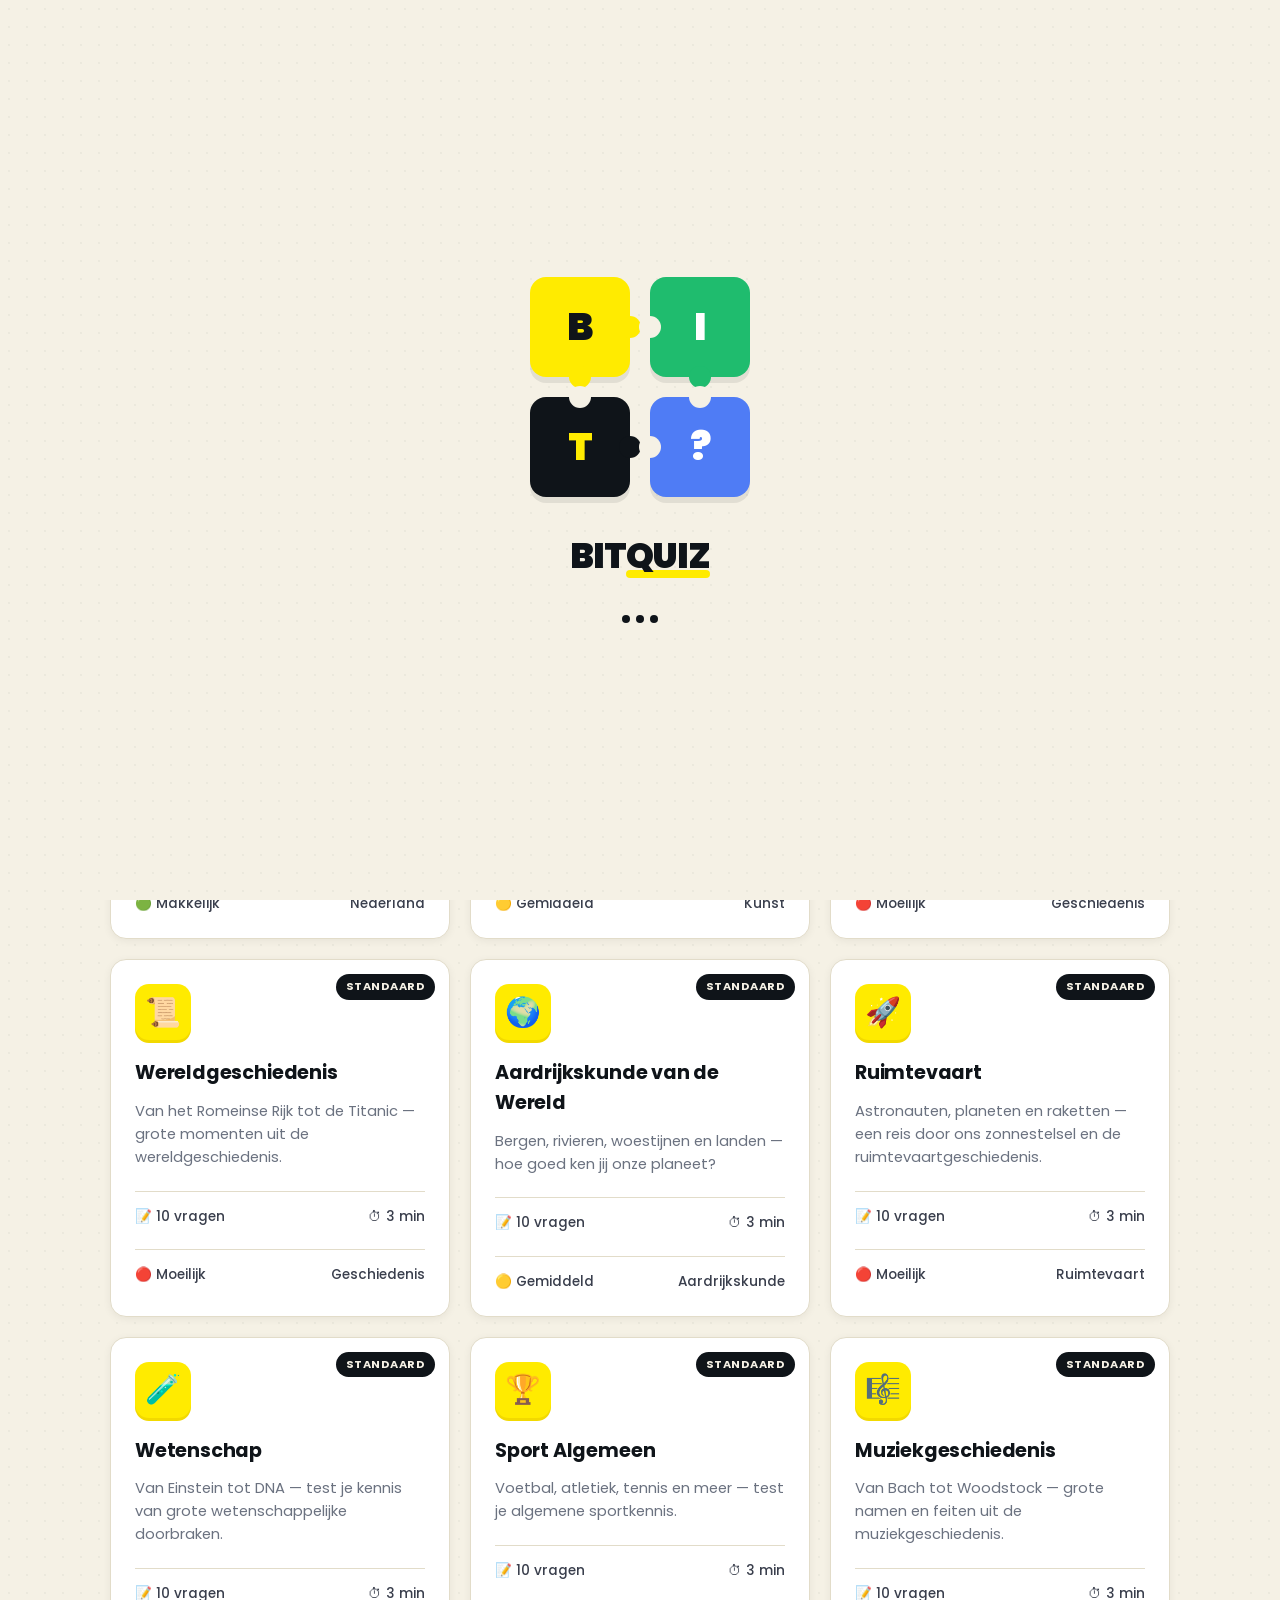
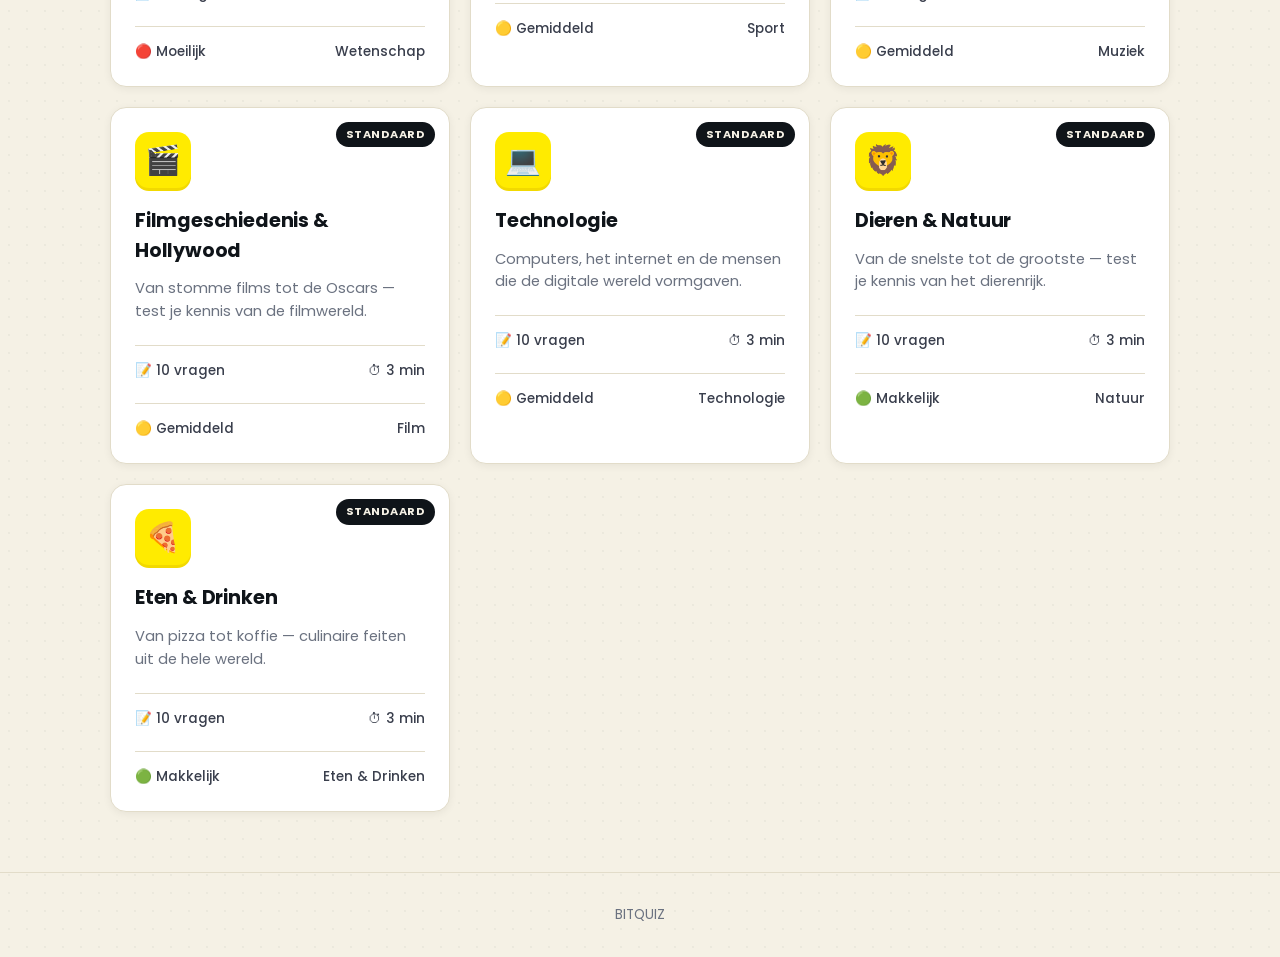
==== commit 2384bbeb: "push" ====
--- a/index.html
+++ b/index.html
@@ -13,6 +13,25 @@
 
   <title>BITQUIZ — Interactieve Quizzes</title>
   <!-- title = de paginatitel | tekst tussen de tags = de titel die in het browsertabblad en zoekmachines verschijnt -->
+
+  <!-- App-icoon / PWA: zorgt dat het puzzel-logo het app-icoon wordt als je de site op je telefoon "toevoegt aan beginscherm" -->
+  <link rel="manifest" href="manifest.json" />
+  <!-- manifest = bestand met app-info (naam, kleuren, iconen) zodat de site als app installeerbaar is -->
+
+  <meta name="theme-color" content="#f3f0e1" />
+  <!-- theme-color = de kleur van de browser-/statusbalk op mobiel -->
+
+  <link rel="icon" type="image/png" href="icons/favicon.png" />
+  <!-- icon = het favicon dat in het browsertabblad verschijnt -->
+
+  <link rel="apple-touch-icon" href="icons/apple-touch-icon.png" />
+  <!-- apple-touch-icon = het app-icoon op iPhone/iPad bij "Zet op beginscherm" -->
+
+  <meta name="apple-mobile-web-app-capable" content="yes" />
+  <!-- laat de site op iOS als volledig-scherm app openen -->
+
+  <meta name="apple-mobile-web-app-title" content="BITQUIZ" />
+  <!-- de naam die onder het app-icoon verschijnt op iPhone -->
 
   <link rel="stylesheet" href="css/style.css" />
   <!-- link = koppel een extern bestand | rel="stylesheet" = het is een stijlblad | href="css/style.css" = het pad naar het CSS-bestand | / = zelf-sluitend -->
@@ -84,10 +103,15 @@
         <!-- data-route="create" = navigeer naar het create-scherm -->
         <a href="#" class="nav-link" data-route="leaderboard">Leaderboard</a>
         <!-- data-route="leaderboard" = navigeer naar het leaderboard -->
+        <a href="#" class="nav-link" data-route="stats">Statistieken</a>
+        <!-- data-route="stats" = navigeer naar het nieuwe statistiekenscherm (js/views/stats.js) -->
         <a href="#" class="nav-link" data-route="import">Importeren</a>
         <!-- data-route="import" = navigeer naar het import-scherm -->
       </nav>
       <!-- /nav = sluit navigatie -->
+
+      <button class="theme-toggle" aria-label="Wissel kleurmodus" id="themeToggle">🌙</button>
+      <!-- button = klikbare knop | class="theme-toggle" = CSS-klasse voor het ronde knopje | aria-label = toegankelijkheidstekst | id="themeToggle" = JavaScript (app.js) koppelt hier de licht/donker-wissel aan | 🌙 = standaard-icoon (maan = "klik om donker te worden") -->
 
       <button class="menu-toggle" aria-label="Menu" id="menuToggle">☰</button>
       <!-- button = een klikbare knop | class="menu-toggle" = CSS-klasse (standaard verborgen op desktop) | aria-label="Menu" = toegankelijkheidsattribuut: screenreaders lezen dit voor (het hamburger-symbool ☰ heeft anders geen betekenis) | id="menuToggle" = unieke id voor JavaScript | ☰ = het hamburger-symbool (drie horizontale lijnen) -->
@@ -122,9 +146,21 @@
     <!-- section = semantisch blok voor een sectie | class="hero" = de hero-sectie stijl -->
       <h1>Welkom bij <span class="accent">BITQUIZ</span></h1>
       <!-- h1 = kopregel niveau 1 (de grootste) | Welkom bij = tekst | span.accent = QUIZ met gele streep eronder | /h1 = sluit -->
-      <p class="hero-sub">Speel quizzes, daag jezelf uit, maak je eigen quiz en deel ze met vrienden.</p>
+      <p class="hero-sub">13 quizzes, honderden vragen, echte foto's. Speel, daag jezelf uit, maak je eigen quiz en deel 'm met vrienden.</p>
       <!-- p = paragraaf | class="hero-sub" = CSS-klasse voor de ondertitel -->
     </section>
+
+    <div id="dailyQuizCard"></div>
+    <!-- div = container | id="dailyQuizCard" = JavaScript (home.js) plaatst hier de uitgelichte "quiz van de dag"-kaart | leeg: JS vult dit -->
+
+    <div class="filter-bar">
+    <!-- div.filter-bar = de zoek- en filterbalk boven het quiz-overzicht -->
+      <input type="text" id="quizSearch" class="quiz-search" placeholder="🔍 Zoek een quiz op naam of onderwerp..." />
+      <!-- input = zoekveld | id="quizSearch" = JavaScript (home.js) luistert hier naar elke toetsaanslag -->
+      <div class="chips" id="categoryFilters"></div>
+      <!-- div.chips = container voor de categorie-knopjes | id="categoryFilters" = JavaScript vult dit met één knop per categorie plus "Alle" -->
+    </div>
+
     <section class="quiz-grid" id="quizGrid"></section>
     <!-- section = container | class="quiz-grid" = het CSS grid-layout | id="quizGrid" = JavaScript voegt hier de kaarten in | leeg: JavaScript vult dit -->
   </template>
@@ -263,6 +299,20 @@
       <!-- id="lbList" = JavaScript voegt hier de tabellen per quiz in | leeg: JS vult dit -->
       <button class="btn btn-ghost" id="clearLbBtn">Leaderboard leegmaken</button>
       <!-- id="clearLbBtn" = JavaScript koppelt hier de wis-logica aan -->
+    </section>
+  </template>
+
+  <!-- STATISTIEKEN -->
+  <template id="tpl-stats">
+  <!-- template = slapend HTML-blok | id="tpl-stats" = de id die renderTemplate('tpl-stats') gebruikt, aangeroepen door renderStats() in js/views/stats.js -->
+    <section class="stats">
+      <h2>📊 Statistieken</h2>
+      <!-- 📊 = grafiek-emoji -->
+      <p>Jouw voortgang, gebaseerd op de scores die je hebt opgeslagen.</p>
+      <div class="stats-cards" id="statsCards"></div>
+      <!-- div.stats-cards = grid met kaartjes | id="statsCards" = JavaScript vult dit met de berekende statistieken | leeg: JS vult dit -->
+      <div id="statsTableWrap"></div>
+      <!-- id="statsTableWrap" = JavaScript plaatst hier de tabel met de beste score per quiz | leeg: JS vult dit -->
     </section>
   </template>
 
@@ -328,8 +378,11 @@
   <script src="js/views/leaderboard.js"></script>
   <!-- js/views/leaderboard.js = renderLeaderboard() | 4e. -->
 
+  <script src="js/views/stats.js"></script>
+  <!-- js/views/stats.js = renderStats() | 4f. -->
+
   <script src="js/views/import.js"></script>
-  <!-- js/views/import.js = renderImport(), validateQuiz() | 4f. -->
+  <!-- js/views/import.js = renderImport(), validateQuiz() | 4g. -->
 
   <script src="js/app.js"></script>
   <!-- js/app.js = allQuizzes, playState, timerInterval, routes, navigate(), INIT | 5. LAATSTE: de router en initialisatie — mag pas laden als alles hierboven beschikbaar is -->
--- a/css/style.css
+++ b/css/style.css
@@ -39,6 +39,29 @@
   --radius: 16px; /* afgeronde hoeken voor kaarten */
   --radius-lg: 24px; /* grotere afronding */
 }
+
+/* =================== DONKERE MODUS ===================
+   [data-theme="dark"] = attribuut-selector: geldt zodra JavaScript (app.js, applyTheme())
+   het attribuut data-theme="dark" op <html> zet. Alle kleurvariabelen hierboven worden
+   hier opnieuw gedefinieerd — de rest van de CSS blijft ongewijzigd, want die gebruikt
+   overal var(--naam) in plaats van vaste kleuren. Dat is precies het voordeel van
+   CSS-variabelen: één keer overschrijven, overal effect. */
+[data-theme="dark"] {
+  --bg: #14171C; /* donkere achtergrond in plaats van het lichte beige */
+  --bg-soft: #1C2028; /* iets lichter donker voor secundaire achtergronden */
+  --card: #1E222A; /* donkere kaart-achtergrond in plaats van wit */
+  --card-2: #262B35; /* tweede donkere kaartkleur */
+  --text: #F3F0E1; /* lichte tekst op de donkere achtergrond */
+  --text-soft: #C7CBD4; /* iets gedempter lichte tekst voor secundaire informatie */
+  --muted: #8B93A3; /* grijsblauw, ook in donkere modus goed leesbaar */
+  --line: #2E333D; /* donkere scheidingslijnen in plaats van beige */
+  --shadow-sm: 0 2px 8px rgba(0, 0, 0, 0.35); /* schaduwen worden donkerder/sterker zodat ze nog zichtbaar zijn op een donkere achtergrond */
+  --shadow: 0 8px 30px rgba(0, 0, 0, 0.4);
+  --shadow-lg: 0 18px 60px rgba(0, 0, 0, 0.5);
+}
+[data-theme="dark"] body { background-image: radial-gradient(rgba(255,255,255,0.035) 1px, transparent 1px); } /* het stippenpatroon wordt lichtjes wit in plaats van zwart, anders zou het onzichtbaar zijn op de donkere achtergrond */
+[data-theme="dark"] .header { background: rgba(20, 23, 28, 0.85); } /* de doorschijnende header krijgt dezelfde donkere basiskleur als de rest */
+[data-theme="dark"] .preloader { background: var(--bg); background-image: radial-gradient(rgba(255,255,255,0.035) 1px, transparent 1px); }
 
 body {
   font-family: 'Poppins', system-ui, -apple-system, Segoe UI, Roboto, sans-serif;
@@ -145,6 +168,149 @@
   color: var(--text); /* donkere kleur */
   font-size: 1.5rem; /* groot voor de hamburger */
   cursor: pointer; /* hand-cursor bij hover */
+}
+.theme-toggle {
+  width: 38px; /* zelfde formaat als .logo-mark, zodat de header visueel in balans blijft */
+  height: 38px;
+  border-radius: 999px; /* volledig rond knopje */
+  border: 1px solid var(--line);
+  background: var(--card);
+  cursor: pointer;
+  font-size: 1.05rem;
+  display: inline-flex;
+  align-items: center;
+  justify-content: center;
+  margin-left: 8px; /* kleine ruimte tussen de navigatielinks en dit knopje */
+  transition: background .15s ease, transform .15s ease;
+  flex-shrink: 0; /* mag niet kleiner worden geknepen door de flex-layout van .header-inner */
+}
+.theme-toggle:hover { background: var(--bg-soft); transform: translateY(-2px); }
+
+/* =================== ZOEKEN & FILTEREN =================== */
+.filter-bar {
+  display: flex; /* zoekveld en categorie-knopjes op één rij (of onder elkaar op mobiel, zie media query) */
+  flex-direction: column;
+  gap: 14px;
+  margin-top: 22px;
+}
+.quiz-search {
+  /* gebruikt dezelfde basisstijl als input[type=text] hierboven, met een iets ruimere binnenkant */
+  padding: 14px 18px;
+  border-radius: 999px; /* pil-vorm, past bij de rest van de "chip"-achtige elementen in de app */
+  font-size: 1rem;
+}
+.chips {
+  display: flex;
+  flex-wrap: wrap; /* de knopjes mogen naar een nieuwe regel springen als ze niet meer passen */
+  gap: 8px;
+}
+.chip {
+  border: 1px solid var(--line);
+  background: var(--card);
+  color: var(--text-soft);
+  padding: 8px 16px;
+  border-radius: 999px; /* pil-vorm */
+  font-weight: 600;
+  font-size: 0.88rem;
+  cursor: pointer;
+  font-family: inherit;
+  transition: background .15s ease, color .15s ease, border-color .15s ease;
+}
+.chip:hover { border-color: var(--text); }
+.chip.active {
+  background: var(--text); /* de actieve categorie krijgt de donkere kleur als achtergrond... */
+  color: var(--bg);        /* ...en de achtergrondkleur als tekst, zodat het contrasteert */
+  border-color: var(--text);
+}
+
+/* =================== QUIZ VAN DE DAG =================== */
+.daily-quiz {
+  display: flex;
+  align-items: center;
+  justify-content: space-between;
+  gap: 18px;
+  flex-wrap: wrap;
+  background: linear-gradient(135deg, var(--yellow), var(--yellow-dark)); /* linear-gradient = vloeiende overgang tussen twee kleuren | 135deg = richting van de overgang (diagonaal) */
+  border-radius: var(--radius-lg);
+  padding: 22px 26px;
+  margin-top: 24px;
+  cursor: pointer;
+  position: relative;
+  box-shadow: var(--shadow);
+  transition: transform .18s ease;
+}
+.daily-quiz:hover { transform: translateY(-3px); }
+.daily-badge {
+  position: absolute;
+  top: -12px; /* steekt half boven de kaart uit */
+  left: 24px;
+  background: var(--text);
+  color: var(--yellow);
+  font-size: 0.78rem;
+  font-weight: 700;
+  padding: 5px 14px;
+  border-radius: 999px;
+  text-transform: uppercase;
+  letter-spacing: 0.03em;
+}
+.daily-body { display: flex; align-items: center; gap: 16px; }
+.daily-body .emoji-wrap {
+  width: 56px; height: 56px;
+  background: var(--card);
+  border-radius: 14px;
+  display: flex; align-items: center; justify-content: center;
+  font-size: 1.8rem;
+  flex-shrink: 0;
+}
+.daily-body h3 { margin: 0 0 4px; font-size: 1.25rem; color: var(--text); }
+.daily-body .desc { margin: 0; color: rgba(15,20,25,0.7); font-size: 0.92rem; }
+
+/* =================== STATISTIEKEN =================== */
+.stats { max-width: 900px; margin: 0 auto; }
+.stats h2 { margin: 0 0 6px; font-size: 1.8rem; letter-spacing: -0.02em; }
+.stats-cards {
+  display: grid;
+  grid-template-columns: repeat(auto-fit, minmax(160px, 1fr)); /* auto-fit = net als auto-fill, maar lege kolommen worden opgevuld door de bestaande kaarten zodat ze mooi uitrekken */
+  gap: 14px;
+  margin: 22px 0;
+}
+.stat-card {
+  background: var(--card);
+  border: 1px solid var(--line);
+  border-radius: var(--radius);
+  padding: 20px;
+  text-align: center;
+  box-shadow: var(--shadow-sm);
+}
+.stat-value { font-size: 1.8rem; font-weight: 800; letter-spacing: -0.02em; }
+.stat-label { color: var(--muted); font-size: 0.85rem; margin-top: 4px; font-weight: 500; }
+
+/* =================== CONFETTI =================== */
+.confetti-layer {
+  position: fixed; /* ligt boven de hele pagina, ongeacht scroll-positie */
+  inset: 0;
+  pointer-events: none; /* pointer-events: none = klikken "vallen er doorheen" naar de knoppen eronder */
+  overflow: hidden;
+  z-index: 9998; /* net onder de preloader (9999), maar boven al de rest */
+}
+.confetti-piece {
+  position: absolute;
+  top: -20px; /* begint net boven het scherm */
+  width: 9px;
+  height: 14px;
+  opacity: 0.9;
+  animation-name: confettiFall;
+  animation-timing-function: linear;
+  animation-fill-mode: forwards;
+}
+@keyframes confettiFall {
+  0%   { transform: translateY(0) rotate(0deg); opacity: 1; }
+  100% { transform: translateY(105vh) rotate(540deg); opacity: 0.8; } /* valt tot voorbij de onderkant van het scherm, met anderhalve rotatie (540 graden) voor een "fladderend" effect */
+}
+
+@media (max-width: 720px) {
+  .theme-toggle { margin-left: auto; margin-right: 6px; } /* op mobiel schuift het knopje naast de hamburger, met ruimte ertussen */
+  .daily-quiz { flex-direction: column; align-items: stretch; }
 }
 
 /* =================== HERO =================== */
